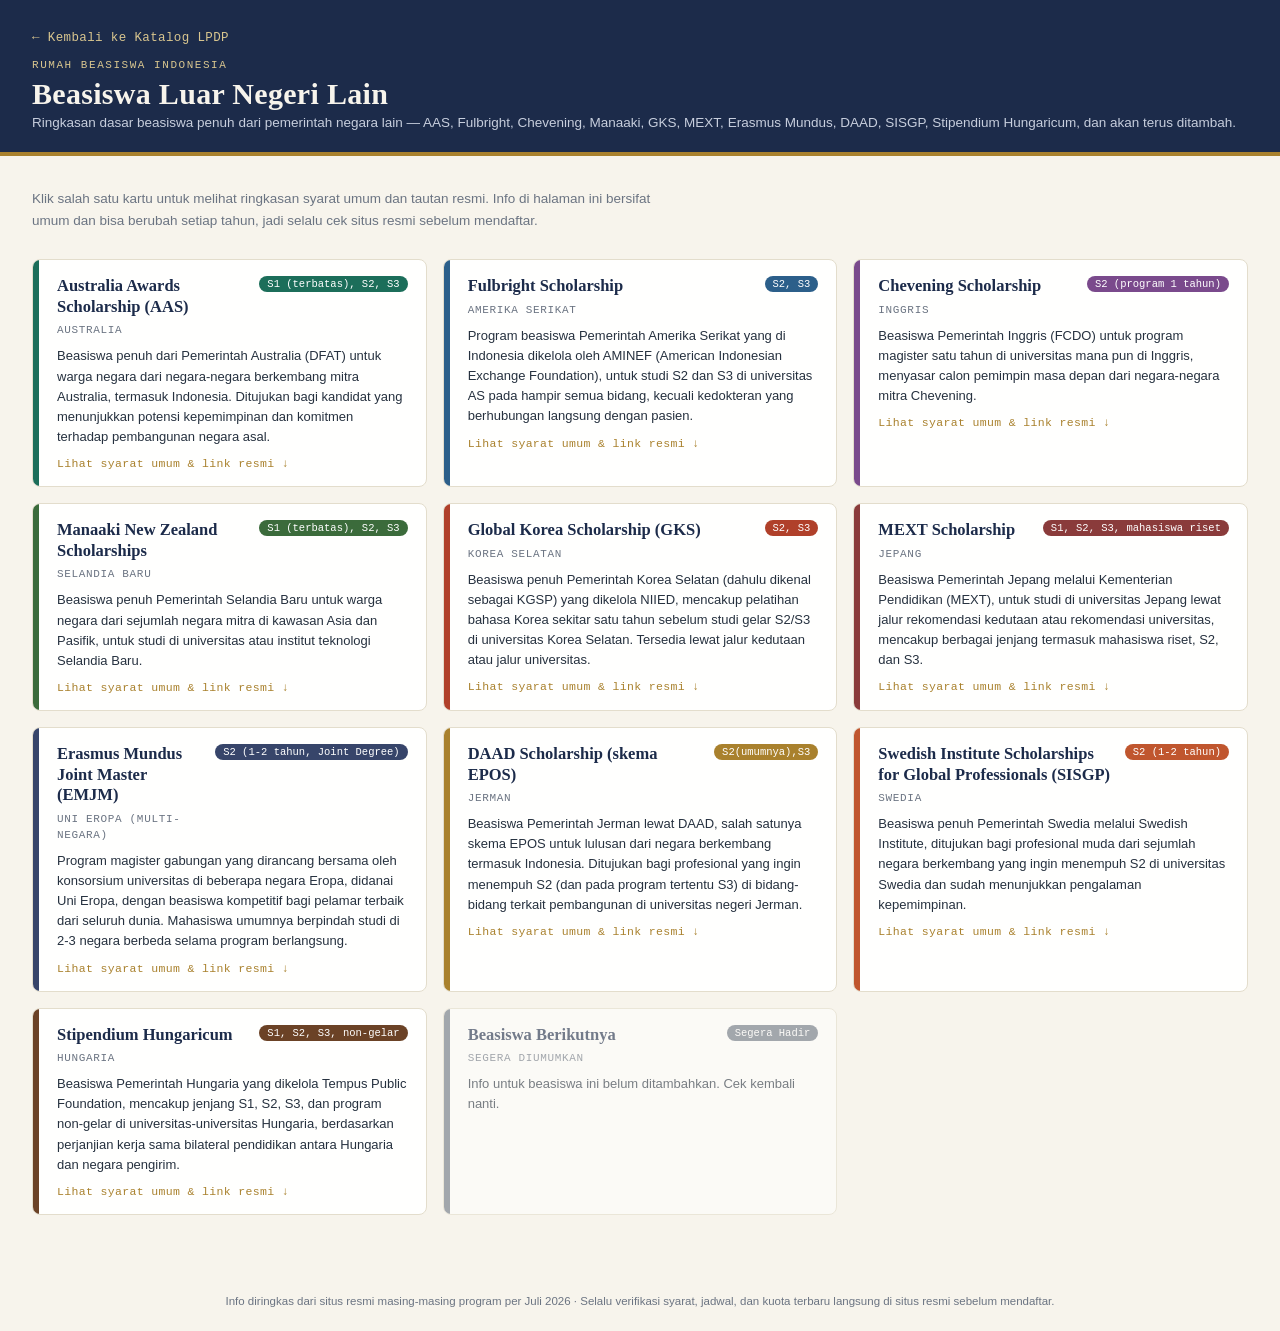
==== beasiswa-lain.html @ 788195f2 "Initial commit: LPDP database catalog" ====
<!DOCTYPE html>
<html lang="id">

<head>
  <link rel="stylesheet" href="styles.css">
  <link rel="stylesheet" href="beasiswa-lain.css">
  <meta charset="UTF-8">
  <meta name="viewport" content="width=device-width, initial-scale=1.0">
  <title>Beasiswa Lain — Selain LPDP</title>
</head>

<body>
  <header>
    <a class="bl-back" href="index.html">&larr; Kembali ke Katalog LPDP</a>
    <div class="eyebrow" style="margin-top:14px;">Rumah Beasiswa Indonesia</div>
    <h1>Beasiswa Luar Negeri Lain</h1>
    <p class="sub">Ringkasan dasar beasiswa penuh dari pemerintah negara lain — AAS, Fulbright, Chevening, Manaaki,
      GKS, MEXT, Erasmus Mundus, DAAD, SISGP, Stipendium Hungaricum, dan akan terus ditambah.</p>
  </header>

  <div class="bl-intro">
    <p>Klik salah satu kartu untuk melihat ringkasan syarat umum dan tautan resmi. Info di halaman ini bersifat
      umum dan bisa berubah setiap tahun, jadi selalu cek situs resmi sebelum mendaftar.</p>
  </div>

  <main class="bl-grid" id="blGrid"></main>

  <footer>Info diringkas dari situs resmi masing-masing program per Juli 2026 · Selalu verifikasi syarat, jadwal,
    dan kuota terbaru langsung di situs resmi sebelum mendaftar.</footer>

  <script src="registry.js"></script>
  <script src="scholarships-info.js"></script>
  <script src="beasiswa-lain.js"></script>
</body>

</html>
---- styles.css ----
:root{
  --cream:#F7F4EC;
  --paper:#FFFFFE;
  --navy:#1C2B4A;
  --navy-soft:#37456A;
  --brass:#A9812D;
  --brass-soft:#D9C68F;
  --ink:#26313F;
  --ink-faint:#6B7482;
  --line:#E3DDCC;
  --stem:#1C6E5A;
  --share:#7A4A8C;
  --pendukung:#B0762A;
  --cofunding:#2C5F8A;
  --joint:#8A3B3B;
  --unggulan:#A9812D;
  --dn:#3B6B3B;
  --kewirausahaan:#C0562E;
}
*{box-sizing:border-box;}
html,body{margin:0;padding:0;}
body{
  background:var(--cream);
  color:var(--ink);
  font-family:-apple-system,BlinkMacSystemFont,"Segoe UI",Roboto,sans-serif;
  font-size:14px;
}
.mono{font-family:ui-monospace,SFMono-Regular,Consolas,"Courier New",monospace;}
.serif{font-family:Georgia,"Times New Roman",serif;}

header{
  background:var(--navy);
  color:var(--cream);
  padding:28px 32px 22px;
  border-bottom:4px solid var(--brass);
}
header .eyebrow{
  font-family:ui-monospace,SFMono-Regular,Consolas,monospace;
  font-size:11px;
  letter-spacing:.14em;
  text-transform:uppercase;
  color:var(--brass-soft);
  margin-bottom:6px;
}
header h1{
  font-family:Georgia,"Times New Roman",serif;
  font-size:30px;
  margin:0 0 4px;
  font-weight:700;
  letter-spacing:.01em;
}
header p.sub{margin:0;color:#C7CEDD;font-size:13.5px;}
.stats{
  display:flex;gap:26px;margin-top:16px;flex-wrap:wrap;
}
.stat{
  font-family:ui-monospace,SFMono-Regular,Consolas,monospace;
}
.stat .n{font-size:22px;color:#fff;font-weight:600;display:block;line-height:1.1;}
.stat .l{font-size:10.5px;color:#9FAAC0;text-transform:uppercase;letter-spacing:.08em;}

.toolbar{
  background:var(--paper);
  border-bottom:1px solid var(--line);
  padding:16px 32px;
  display:flex;
  gap:12px;
  flex-wrap:wrap;
  align-items:center;
  position:sticky; top:0; z-index:5;
  box-shadow:0 2px 8px rgba(28,43,74,.05);
}
#search{
  flex:1 1 280px;
  padding:10px 14px;
  border:1.5px solid var(--line);
  border-radius:6px;
  font-size:14px;
  background:var(--cream);
  color:var(--ink);
}
#search:focus{outline:none;border-color:var(--brass);background:#fff;}
select{
  padding:9px 10px;
  border:1.5px solid var(--line);
  border-radius:6px;
  background:var(--cream);
  color:var(--ink);
  font-size:13.5px;
  max-width:190px;
}
select:focus{outline:none;border-color:var(--brass);}
.clear-btn{
  padding:9px 14px;border-radius:6px;border:1.5px solid var(--line);
  background:#fff;color:var(--ink-faint);cursor:pointer;font-size:13px;
}
.clear-btn:hover{border-color:var(--navy);color:var(--navy);}

.legend{
  display:flex;gap:8px;flex-wrap:wrap;padding:12px 32px;background:var(--cream);
  border-bottom:1px solid var(--line);
}
.chip{
  font-size:11px;padding:3px 9px;border-radius:20px;color:#fff;
  font-family:ui-monospace,SFMono-Regular,Consolas,monospace;
  letter-spacing:.02em;
}

main{padding:20px 32px 60px;}
.table-wrap{
  background:var(--paper);
  border:1px solid var(--line);
  border-radius:8px;
  overflow:hidden;
}
table{width:100%;border-collapse:collapse;}
thead th{
  text-align:left;
  padding:11px 14px;
  background:var(--navy);
  color:#DDE3EE;
  font-size:11px;
  text-transform:uppercase;
  letter-spacing:.07em;
  font-weight:600;
  position:sticky;
  white-space:nowrap;
}
tbody td{
  padding:11px 14px;
  border-bottom:1px solid var(--line);
  vertical-align:top;
  font-size:13.3px;
}
tbody tr{position:relative;}
tbody tr:hover{background:#FCFAF3;}
tbody tr:hover td.editable{background:#FFF9E8;cursor:text;}
.spine{width:5px;padding:0!important;}
td.num{font-family:ui-monospace,SFMono-Regular,Consolas,monospace;color:var(--ink-faint);width:56px;}
td.pt{font-weight:600;color:var(--navy);}
.bidang-tag{
  display:inline-block;font-size:10.5px;padding:2px 8px;border-radius:20px;color:#fff;
  font-family:ui-monospace,SFMono-Regular,Consolas,monospace;white-space:nowrap;
}
.empty-state{padding:60px 20px;text-align:center;color:var(--ink-faint);}
.empty-state .big{font-size:34px;margin-bottom:8px;}

.pagination{
  display:flex;align-items:center;justify-content:space-between;
  padding:16px 4px 4px;flex-wrap:wrap;gap:10px;
}
.pagination button{
  padding:7px 13px;border:1.5px solid var(--line);background:#fff;border-radius:6px;
  cursor:pointer;color:var(--navy);font-size:13px;
}
.pagination button:disabled{opacity:.4;cursor:default;}
.pagination button:not(:disabled):hover{border-color:var(--navy);}
.page-info{font-family:ui-monospace,SFMono-Regular,Consolas,monospace;color:var(--ink-faint);font-size:12.5px;}

.editable[contenteditable="true"]{outline:2px solid var(--brass);background:#fff;}
footer{
  text-align:center;color:var(--ink-faint);font-size:11.5px;padding:20px;
}
---- beasiswa-lain.css ----
/* beasiswa-lain.css — memakai variabel warna dari styles.css, jadi styles.css harus tetap di-load duluan */

.bl-back{
  display:inline-flex;align-items:center;gap:6px;
  color:var(--brass-soft);text-decoration:none;font-size:12.5px;
  font-family:ui-monospace,SFMono-Regular,Consolas,monospace;
  letter-spacing:.03em;
}
.bl-back:hover{color:#fff;}

.bl-intro{
  padding:26px 32px 10px;max-width:720px;
}
.bl-intro p{color:var(--ink-faint);font-size:13.5px;line-height:1.6;margin:6px 0 0;}

.bl-grid{
  display:grid;
  grid-template-columns:repeat(auto-fill,minmax(300px,1fr));
  gap:16px;
  padding:18px 32px 60px;
}

.bl-card{
  background:var(--paper);
  border:1px solid var(--line);
  border-radius:8px;
  overflow:hidden;
  display:flex;
  cursor:pointer;
  transition:box-shadow .15s ease, transform .15s ease;
}
.bl-card:hover{box-shadow:0 6px 18px rgba(28,43,74,.08);transform:translateY(-1px);}

.bl-card .bl-spine{
  width:6px;flex-shrink:0;
}

.bl-card-body{padding:16px 18px;flex:1;min-width:0;}

.bl-card-top{
  display:flex;justify-content:space-between;align-items:flex-start;gap:10px;
}
.bl-card-nama{
  font-family:Georgia,"Times New Roman",serif;
  color:var(--navy);
  font-size:16.5px;
  font-weight:700;
  margin:0 0 3px;
  line-height:1.25;
}
.bl-card-negara{
  font-family:ui-monospace,SFMono-Regular,Consolas,monospace;
  font-size:11px;color:var(--ink-faint);text-transform:uppercase;letter-spacing:.06em;
}
.bl-card-jenjang{
  font-size:10.5px;padding:2px 8px;border-radius:20px;color:#fff;
  font-family:ui-monospace,SFMono-Regular,Consolas,monospace;white-space:nowrap;flex-shrink:0;
}
.bl-card-deskripsi{
  font-size:13px;line-height:1.55;color:var(--ink);margin:10px 0 0;
}
.bl-card-toggle{
  margin-top:10px;font-size:11.5px;color:var(--brass);
  font-family:ui-monospace,SFMono-Regular,Consolas,monospace;
  letter-spacing:.03em;
}

.bl-card-detail{
  display:none;
  margin-top:12px;padding-top:12px;border-top:1px dashed var(--line);
}
.bl-card.bl-open .bl-card-detail{display:block;}
.bl-card.bl-open .bl-card-toggle{display:none;}

.bl-card-detail h4{
  margin:0 0 6px;font-size:11px;text-transform:uppercase;letter-spacing:.06em;
  color:var(--ink-faint);font-family:ui-monospace,SFMono-Regular,Consolas,monospace;
}
.bl-card-detail ul{margin:0 0 12px;padding-left:18px;}
.bl-card-detail li{font-size:12.6px;line-height:1.55;color:var(--ink);margin-bottom:4px;}

.bl-card-link{
  display:inline-block;background:var(--navy);color:#fff;
  padding:8px 14px;border-radius:6px;text-decoration:none;font-size:12.5px;font-weight:600;
}
.bl-card-link:hover{background:var(--navy-soft);}

.bl-card.bl-coming-soon{
  cursor:default;opacity:.6;
}
.bl-card.bl-coming-soon:hover{box-shadow:none;transform:none;}

.bl-empty{padding:60px 20px;text-align:center;color:var(--ink-faint);grid-column:1/-1;}

@media (max-width:520px){
  .bl-grid{grid-template-columns:1fr;padding:14px 18px 50px;}
  .bl-intro{padding:20px 18px 6px;}
}
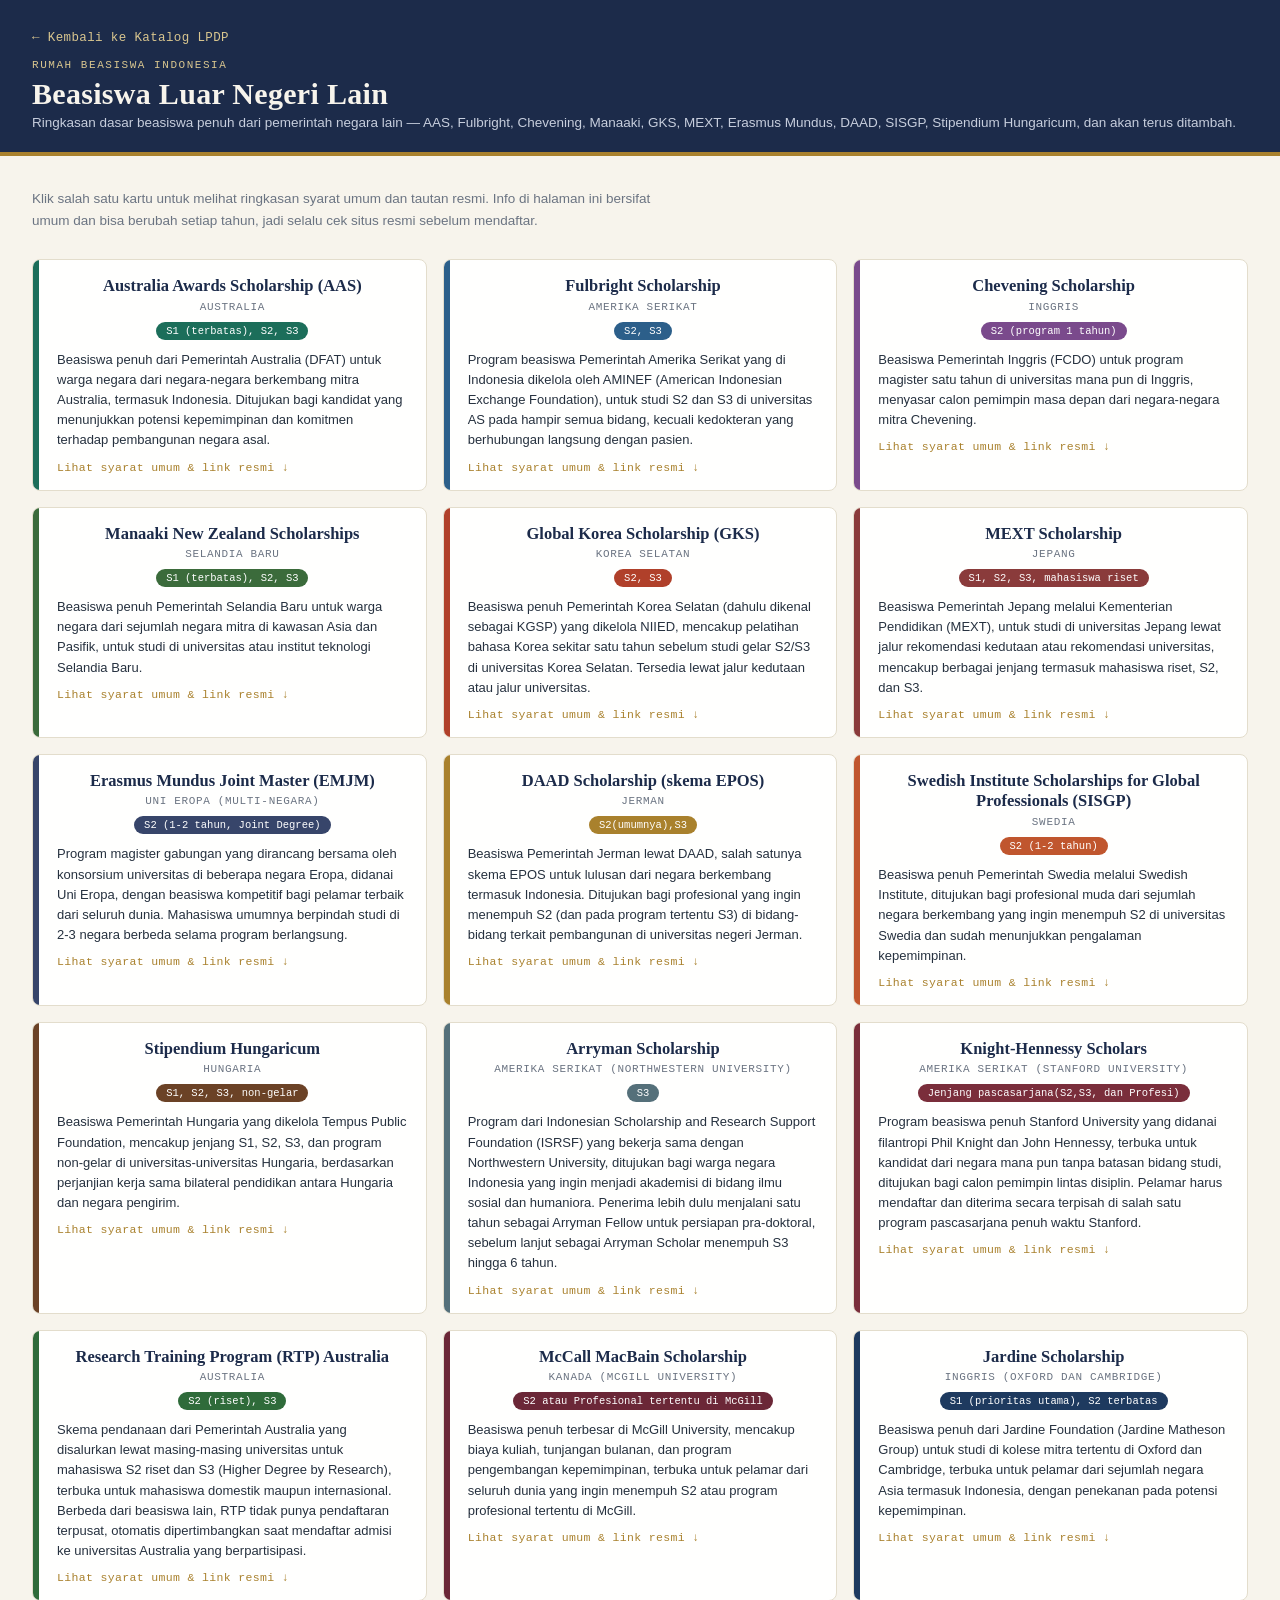
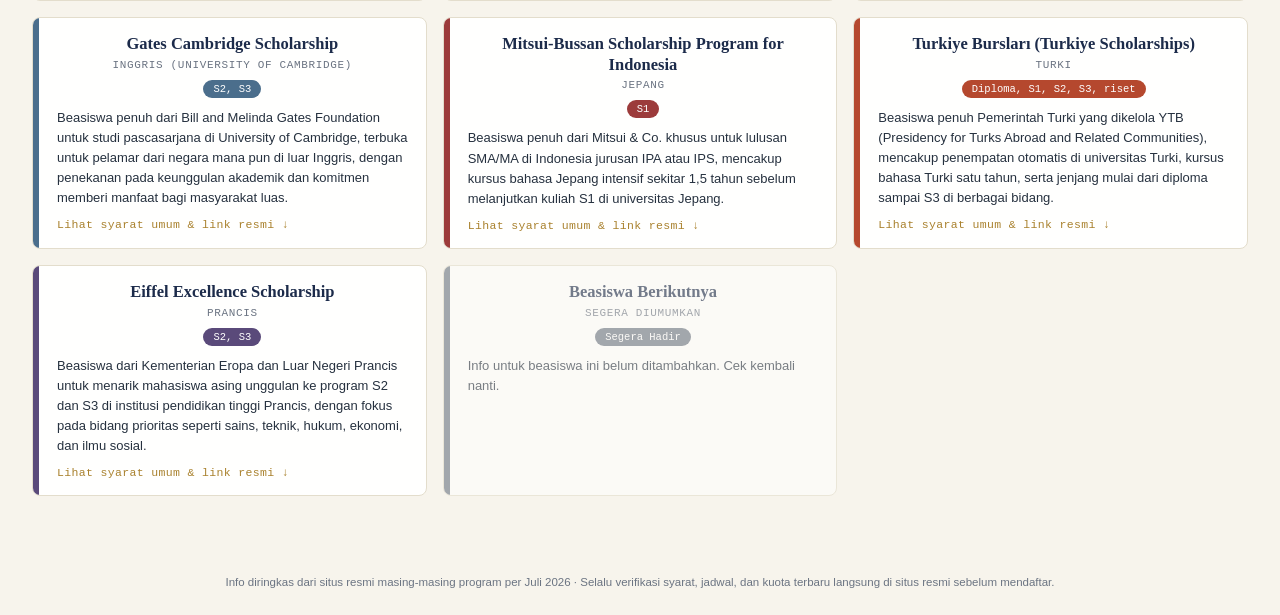
==== commit a08c494e: "Persiapan Deploy ke GitHub" ====
--- a/beasiswa-lain.html
+++ b/beasiswa-lain.html
@@ -3,6 +3,7 @@
 
 <head>
   <link rel="stylesheet" href="styles.css">
+  <link rel="icon" type="image/svg+xml" href="favicon.svg">
   <link rel="stylesheet" href="beasiswa-lain.css">
   <meta charset="UTF-8">
   <meta name="viewport" content="width=device-width, initial-scale=1.0">
@@ -33,4 +34,4 @@
   <script src="beasiswa-lain.js"></script>
 </body>
 
-</html>
+</html>
--- a/beasiswa-lain.css
+++ b/beasiswa-lain.css
@@ -37,24 +37,27 @@
 
 .bl-card-body{padding:16px 18px;flex:1;min-width:0;}
 
-.bl-card-top{
-  display:flex;justify-content:space-between;align-items:flex-start;gap:10px;
+.bl-card-header{
+  text-align:center;margin-bottom:10px;
 }
 .bl-card-nama{
   font-family:Georgia,"Times New Roman",serif;
   color:var(--navy);
   font-size:16.5px;
   font-weight:700;
-  margin:0 0 3px;
+  margin:0 0 4px;
   line-height:1.25;
 }
 .bl-card-negara{
+  display:block;
   font-family:ui-monospace,SFMono-Regular,Consolas,monospace;
   font-size:11px;color:var(--ink-faint);text-transform:uppercase;letter-spacing:.06em;
+  margin-bottom:8px;
 }
 .bl-card-jenjang{
-  font-size:10.5px;padding:2px 8px;border-radius:20px;color:#fff;
-  font-family:ui-monospace,SFMono-Regular,Consolas,monospace;white-space:nowrap;flex-shrink:0;
+  display:inline-block;
+  font-size:10.5px;padding:3px 10px;border-radius:20px;color:#fff;
+  font-family:ui-monospace,SFMono-Regular,Consolas,monospace;white-space:nowrap;
 }
 .bl-card-deskripsi{
   font-size:13px;line-height:1.55;color:var(--ink);margin:10px 0 0;
